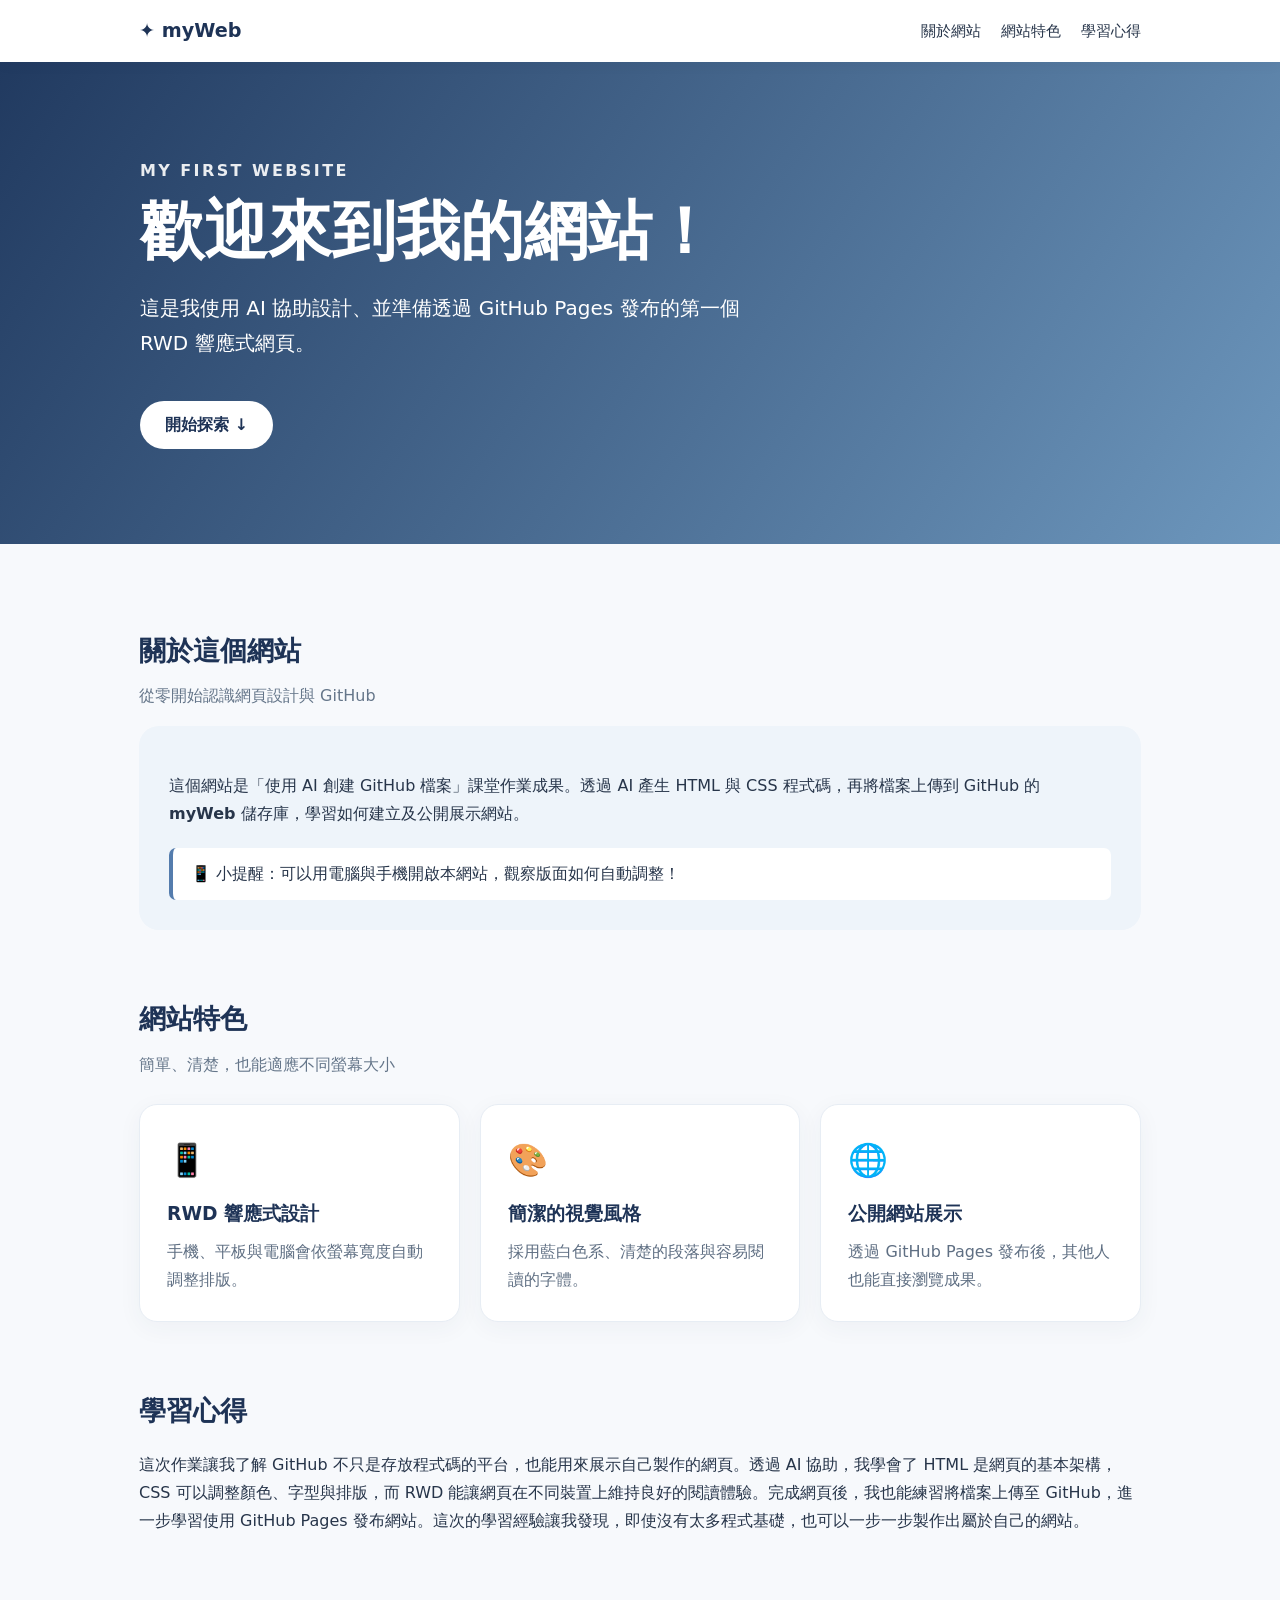
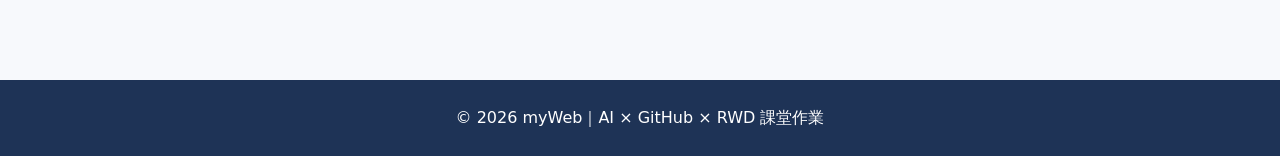
==== index.html @ fbf82289 "Add files via upload" ====
<!DOCTYPE html>
<html lang="zh-Hant">
<head>
  <meta charset="UTF-8">
  <meta name="viewport" content="width=device-width, initial-scale=1.0">
  <meta name="description" content="我的第一個 GitHub Pages RWD 響應式網頁作業">
  <title>myWeb｜我的第一個 RWD 網站</title>
  <style>
    :root { color-scheme: light; --navy:#1e3356; --blue:#547cad; --pale:#eef4fa; --ink:#27354a; }
    * { box-sizing:border-box; }
    html { scroll-behavior:smooth; }
    body { margin:0; font-family:system-ui,-apple-system,'Noto Sans TC','Microsoft JhengHei',sans-serif; line-height:1.75; color:var(--ink); background:#f7f9fc; }
    a { color:inherit; }
    header { background:white; box-shadow:0 2px 14px #1e33560c; position:sticky; top:0; z-index:2; }
    .nav { max-width:1050px; margin:auto; padding:14px 24px; display:flex; justify-content:space-between; gap:15px; align-items:center; }
    .logo { text-decoration:none; color:var(--navy); font-size:1.2rem; font-weight:800; }
    nav { display:flex; flex-wrap:wrap; gap:20px; }
    nav a { text-decoration:none; font-size:.95rem; }
    nav a:hover { color:var(--blue); }
    .hero { background:linear-gradient(125deg,#213a60,#6d97bd); color:white; padding:95px 24px; }
    .hero-inner { max-width:1000px; margin:auto; }
    .eyebrow { font-weight:700; letter-spacing:.15em; opacity:.9; }
    h1 { font-size:clamp(2.2rem,6vw,4rem); margin:.1em 0 .2em; line-height:1.25; }
    .hero p { font-size:clamp(1rem,2.5vw,1.25rem); max-width:650px; }
    .button { display:inline-block; background:#fff; color:var(--navy); padding:10px 25px; border-radius:30px; text-decoration:none; font-weight:700; margin-top:20px; }
    main { max-width:1050px; margin:auto; padding:60px 24px 80px; }
    section { margin-bottom:65px; }
    h2 { font-size:1.7rem; color:var(--navy); margin-bottom:8px; }
    .lead { margin-top:0; color:#65768a; }
    .cards { display:grid; grid-template-columns:repeat(3,minmax(0,1fr)); gap:20px; margin-top:25px; }
    .card { border-radius:18px; background:white; padding:27px; box-shadow:0 6px 24px #2336570c; border:1px solid #e7edf4; }
    .symbol { font-size:2rem; display:block; margin-bottom:10px; }
    h3 { margin:0 0 8px; color:var(--navy); }
    .card p { margin:0; color:#5f6f83; }
    .about { background:var(--pale); padding:30px; border-radius:20px; }
    .notice { background:#fff; border-left:4px solid var(--blue); border-radius:7px; padding:12px 18px; margin-top:20px; }
    footer { text-align:center; background:#1e3356; color:white; padding:24px; }
    @media (max-width:700px) {
      .nav { align-items:flex-start; flex-direction:column; }
      nav { gap:12px; }
      .hero { padding:66px 22px; }
      main { padding:38px 18px; }
      .cards { grid-template-columns:1fr; }
      .about { padding:22px; }
    }
  </style>
</head>
<body>
  <header>
    <div class="nav">
      <a href="#top" class="logo">✦ myWeb</a>
      <nav aria-label="主選單">
        <a href="#about">關於網站</a>
        <a href="#features">網站特色</a>
        <a href="#learning">學習心得</a>
      </nav>
    </div>
  </header>
  <div class="hero" id="top">
    <div class="hero-inner">
      <div class="eyebrow">MY FIRST WEBSITE</div>
      <h1>歡迎來到我的網站！</h1>
      <p>這是我使用 AI 協助設計、並準備透過 GitHub Pages 發布的第一個 RWD 響應式網頁。</p>
      <a class="button" href="#about">開始探索 ↓</a>
    </div>
  </div>
  <main>
    <section id="about">
      <h2>關於這個網站</h2>
      <p class="lead">從零開始認識網頁設計與 GitHub</p>
      <div class="about">
        <p>這個網站是「使用 AI 創建 GitHub 檔案」課堂作業成果。透過 AI 產生 HTML 與 CSS 程式碼，再將檔案上傳到 GitHub 的 <strong>myWeb</strong> 儲存庫，學習如何建立及公開展示網站。</p>
        <div class="notice">📱 小提醒：可以用電腦與手機開啟本網站，觀察版面如何自動調整！</div>
      </div>
    </section>
    <section id="features">
      <h2>網站特色</h2>
      <p class="lead">簡單、清楚，也能適應不同螢幕大小</p>
      <div class="cards">
        <article class="card"><span class="symbol">📱</span><h3>RWD 響應式設計</h3><p>手機、平板與電腦會依螢幕寬度自動調整排版。</p></article>
        <article class="card"><span class="symbol">🎨</span><h3>簡潔的視覺風格</h3><p>採用藍白色系、清楚的段落與容易閱讀的字體。</p></article>
        <article class="card"><span class="symbol">🌐</span><h3>公開網站展示</h3><p>透過 GitHub Pages 發布後，其他人也能直接瀏覽成果。</p></article>
      </div>
    </section>
    <section id="learning">
      <h2>學習心得</h2>
      <p>這次作業讓我了解 GitHub 不只是存放程式碼的平台，也能用來展示自己製作的網頁。透過 AI 協助，我學會了 HTML 是網頁的基本架構，CSS 可以調整顏色、字型與排版，而 RWD 能讓網頁在不同裝置上維持良好的閱讀體驗。完成網頁後，我也能練習將檔案上傳至 GitHub，進一步學習使用 GitHub Pages 發布網站。這次的學習經驗讓我發現，即使沒有太多程式基礎，也可以一步一步製作出屬於自己的網站。</p>
    </section>
  </main>
  <footer>© 2026 myWeb｜AI × GitHub × RWD 課堂作業</footer>
</body>
</html>
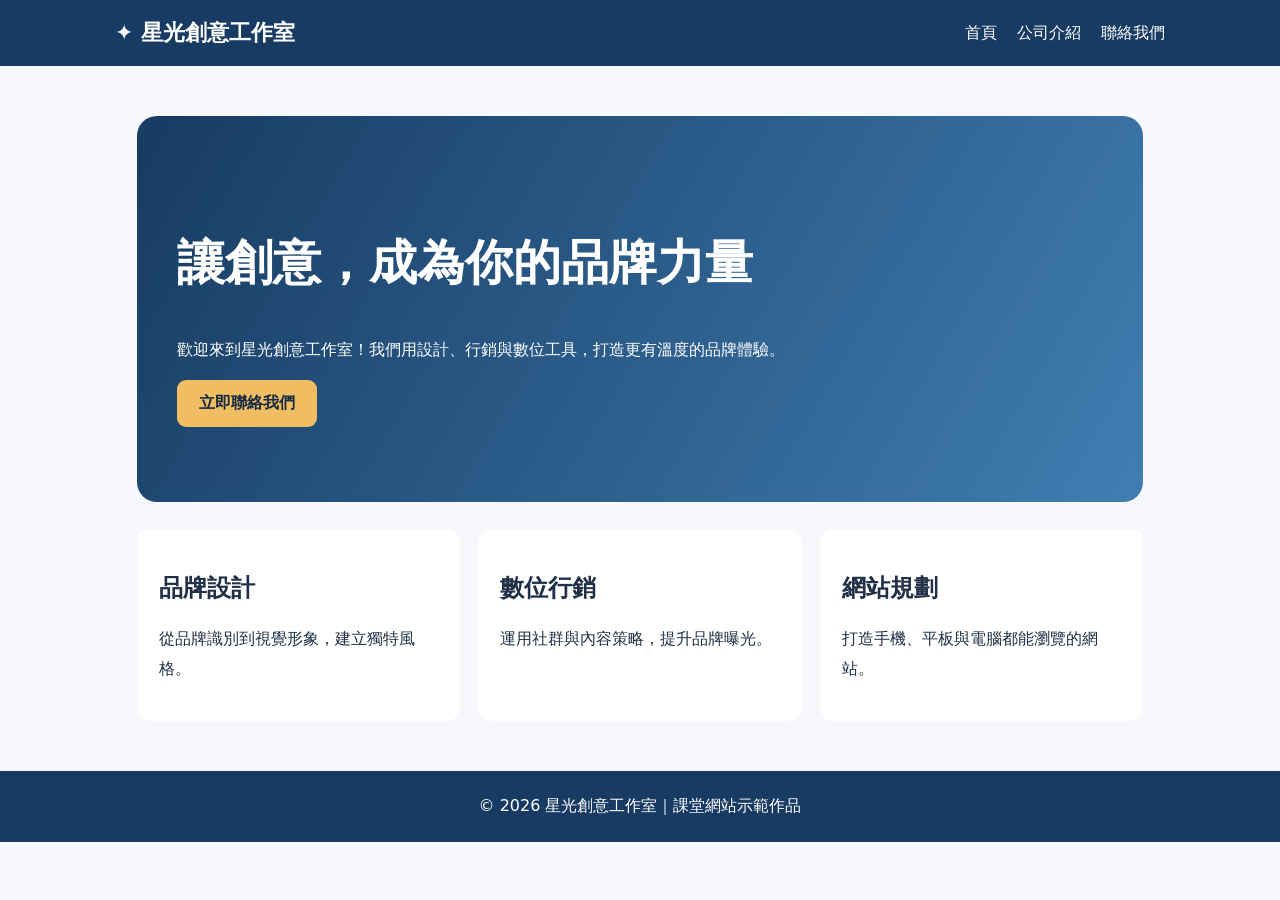
==== commit 12375a47: "Add files via upload" ====
--- a/index.html
+++ b/index.html
@@ -1,92 +1 @@
-<!DOCTYPE html>
-<html lang="zh-Hant">
-<head>
-  <meta charset="UTF-8">
-  <meta name="viewport" content="width=device-width, initial-scale=1.0">
-  <meta name="description" content="我的第一個 GitHub Pages RWD 響應式網頁作業">
-  <title>myWeb｜我的第一個 RWD 網站</title>
-  <style>
-    :root { color-scheme: light; --navy:#1e3356; --blue:#547cad; --pale:#eef4fa; --ink:#27354a; }
-    * { box-sizing:border-box; }
-    html { scroll-behavior:smooth; }
-    body { margin:0; font-family:system-ui,-apple-system,'Noto Sans TC','Microsoft JhengHei',sans-serif; line-height:1.75; color:var(--ink); background:#f7f9fc; }
-    a { color:inherit; }
-    header { background:white; box-shadow:0 2px 14px #1e33560c; position:sticky; top:0; z-index:2; }
-    .nav { max-width:1050px; margin:auto; padding:14px 24px; display:flex; justify-content:space-between; gap:15px; align-items:center; }
-    .logo { text-decoration:none; color:var(--navy); font-size:1.2rem; font-weight:800; }
-    nav { display:flex; flex-wrap:wrap; gap:20px; }
-    nav a { text-decoration:none; font-size:.95rem; }
-    nav a:hover { color:var(--blue); }
-    .hero { background:linear-gradient(125deg,#213a60,#6d97bd); color:white; padding:95px 24px; }
-    .hero-inner { max-width:1000px; margin:auto; }
-    .eyebrow { font-weight:700; letter-spacing:.15em; opacity:.9; }
-    h1 { font-size:clamp(2.2rem,6vw,4rem); margin:.1em 0 .2em; line-height:1.25; }
-    .hero p { font-size:clamp(1rem,2.5vw,1.25rem); max-width:650px; }
-    .button { display:inline-block; background:#fff; color:var(--navy); padding:10px 25px; border-radius:30px; text-decoration:none; font-weight:700; margin-top:20px; }
-    main { max-width:1050px; margin:auto; padding:60px 24px 80px; }
-    section { margin-bottom:65px; }
-    h2 { font-size:1.7rem; color:var(--navy); margin-bottom:8px; }
-    .lead { margin-top:0; color:#65768a; }
-    .cards { display:grid; grid-template-columns:repeat(3,minmax(0,1fr)); gap:20px; margin-top:25px; }
-    .card { border-radius:18px; background:white; padding:27px; box-shadow:0 6px 24px #2336570c; border:1px solid #e7edf4; }
-    .symbol { font-size:2rem; display:block; margin-bottom:10px; }
-    h3 { margin:0 0 8px; color:var(--navy); }
-    .card p { margin:0; color:#5f6f83; }
-    .about { background:var(--pale); padding:30px; border-radius:20px; }
-    .notice { background:#fff; border-left:4px solid var(--blue); border-radius:7px; padding:12px 18px; margin-top:20px; }
-    footer { text-align:center; background:#1e3356; color:white; padding:24px; }
-    @media (max-width:700px) {
-      .nav { align-items:flex-start; flex-direction:column; }
-      nav { gap:12px; }
-      .hero { padding:66px 22px; }
-      main { padding:38px 18px; }
-      .cards { grid-template-columns:1fr; }
-      .about { padding:22px; }
-    }
-  </style>
-</head>
-<body>
-  <header>
-    <div class="nav">
-      <a href="#top" class="logo">✦ myWeb</a>
-      <nav aria-label="主選單">
-        <a href="#about">關於網站</a>
-        <a href="#features">網站特色</a>
-        <a href="#learning">學習心得</a>
-      </nav>
-    </div>
-  </header>
-  <div class="hero" id="top">
-    <div class="hero-inner">
-      <div class="eyebrow">MY FIRST WEBSITE</div>
-      <h1>歡迎來到我的網站！</h1>
-      <p>這是我使用 AI 協助設計、並準備透過 GitHub Pages 發布的第一個 RWD 響應式網頁。</p>
-      <a class="button" href="#about">開始探索 ↓</a>
-    </div>
-  </div>
-  <main>
-    <section id="about">
-      <h2>關於這個網站</h2>
-      <p class="lead">從零開始認識網頁設計與 GitHub</p>
-      <div class="about">
-        <p>這個網站是「使用 AI 創建 GitHub 檔案」課堂作業成果。透過 AI 產生 HTML 與 CSS 程式碼，再將檔案上傳到 GitHub 的 <strong>myWeb</strong> 儲存庫，學習如何建立及公開展示網站。</p>
-        <div class="notice">📱 小提醒：可以用電腦與手機開啟本網站，觀察版面如何自動調整！</div>
-      </div>
-    </section>
-    <section id="features">
-      <h2>網站特色</h2>
-      <p class="lead">簡單、清楚，也能適應不同螢幕大小</p>
-      <div class="cards">
-        <article class="card"><span class="symbol">📱</span><h3>RWD 響應式設計</h3><p>手機、平板與電腦會依螢幕寬度自動調整排版。</p></article>
-        <article class="card"><span class="symbol">🎨</span><h3>簡潔的視覺風格</h3><p>採用藍白色系、清楚的段落與容易閱讀的字體。</p></article>
-        <article class="card"><span class="symbol">🌐</span><h3>公開網站展示</h3><p>透過 GitHub Pages 發布後，其他人也能直接瀏覽成果。</p></article>
-      </div>
-    </section>
-    <section id="learning">
-      <h2>學習心得</h2>
-      <p>這次作業讓我了解 GitHub 不只是存放程式碼的平台，也能用來展示自己製作的網頁。透過 AI 協助，我學會了 HTML 是網頁的基本架構，CSS 可以調整顏色、字型與排版，而 RWD 能讓網頁在不同裝置上維持良好的閱讀體驗。完成網頁後，我也能練習將檔案上傳至 GitHub，進一步學習使用 GitHub Pages 發布網站。這次的學習經驗讓我發現，即使沒有太多程式基礎，也可以一步一步製作出屬於自己的網站。</p>
-    </section>
-  </main>
-  <footer>© 2026 myWeb｜AI × GitHub × RWD 課堂作業</footer>
-</body>
-</html>
+<!doctype html><html lang="zh-Hant"><head><meta charset="utf-8"><meta name="viewport" content="width=device-width,initial-scale=1"><meta name="description" content="星光創意工作室官方網站"><title>首頁｜星光創意工作室</title><link rel="stylesheet" href="style.css"></head><body><header><strong>✦ 星光創意工作室</strong><nav><a href="index.html">首頁</a><a href="about.html">公司介紹</a><a href="contact.html">聯絡我們</a></nav></header><main><section class="hero"><h1>讓創意，成為你的品牌力量</h1><p>歡迎來到星光創意工作室！我們用設計、行銷與數位工具，打造更有溫度的品牌體驗。</p><a class="btn" href="contact.html">立即聯絡我們</a></section><section class="cards"><div class="card"><h2>品牌設計</h2><p>從品牌識別到視覺形象，建立獨特風格。</p></div><div class="card"><h2>數位行銷</h2><p>運用社群與內容策略，提升品牌曝光。</p></div><div class="card"><h2>網站規劃</h2><p>打造手機、平板與電腦都能瀏覽的網站。</p></div></section></main><footer>© 2026 星光創意工作室｜課堂網站示範作品</footer></body></html>
--- a/style.css
+++ b/style.css
@@ -0,0 +1 @@
+*{box-sizing:border-box}body{margin:0;font-family:system-ui,'Noto Sans TC',sans-serif;color:#213047;background:#f6f8fc}header{background:#173b62;color:white;padding:18px max(20px,calc((100% - 1050px)/2));display:flex;justify-content:space-between;align-items:center;gap:20px;flex-wrap:wrap}header strong{font-size:22px}nav{display:flex;gap:20px;flex-wrap:wrap}nav a{color:white;text-decoration:none}nav a:hover{text-decoration:underline}main{max-width:1050px;margin:50px auto;padding:0 22px;min-height:65vh}.hero{background:linear-gradient(120deg,#173b62,#407eb2);color:white;border-radius:20px;padding:75px 40px}h1{font-size:clamp(30px,5vw,48px)}p{line-height:1.85}.btn,button{display:inline-block;background:#f1bd62;color:#152b43;border:0;border-radius:9px;padding:13px 22px;text-decoration:none;font-weight:700;cursor:pointer}.panel{background:white;padding:30px;border-radius:16px;box-shadow:0 5px 24px #10203012}.cards{display:grid;grid-template-columns:repeat(auto-fit,minmax(210px,1fr));gap:18px;margin-top:28px}.card{background:white;padding:22px;border-radius:14px}form{display:grid;gap:15px;max-width:650px}label{font-weight:600}input,textarea{display:block;width:100%;padding:12px;margin-top:7px;border:1px solid #b5c2cf;border-radius:8px;font:inherit}textarea{min-height:150px}footer{text-align:center;padding:25px;background:#173b62;color:white}.hint{font-size:14px;color:#57677b}@media(max-width:600px){header{padding:18px 20px}.hero{padding:42px 25px}main{margin:25px auto}.panel{padding:20px}}
